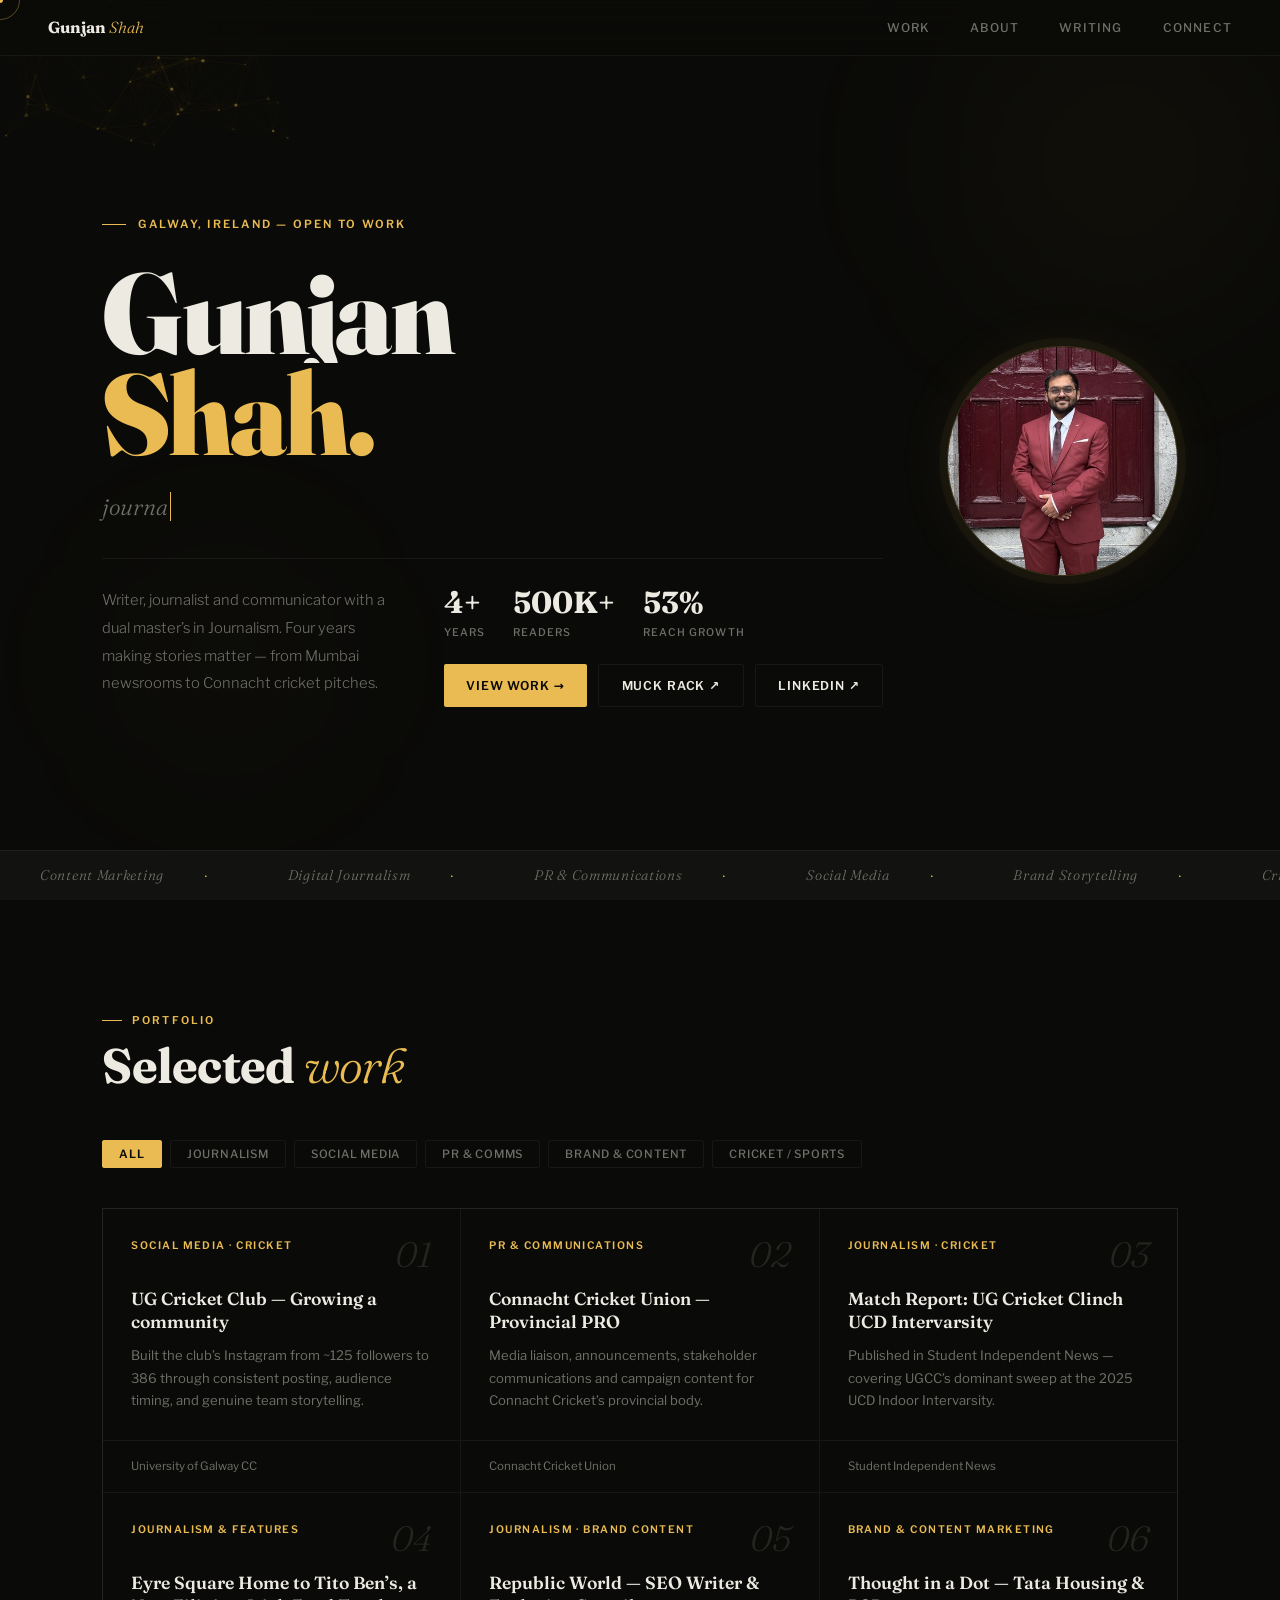
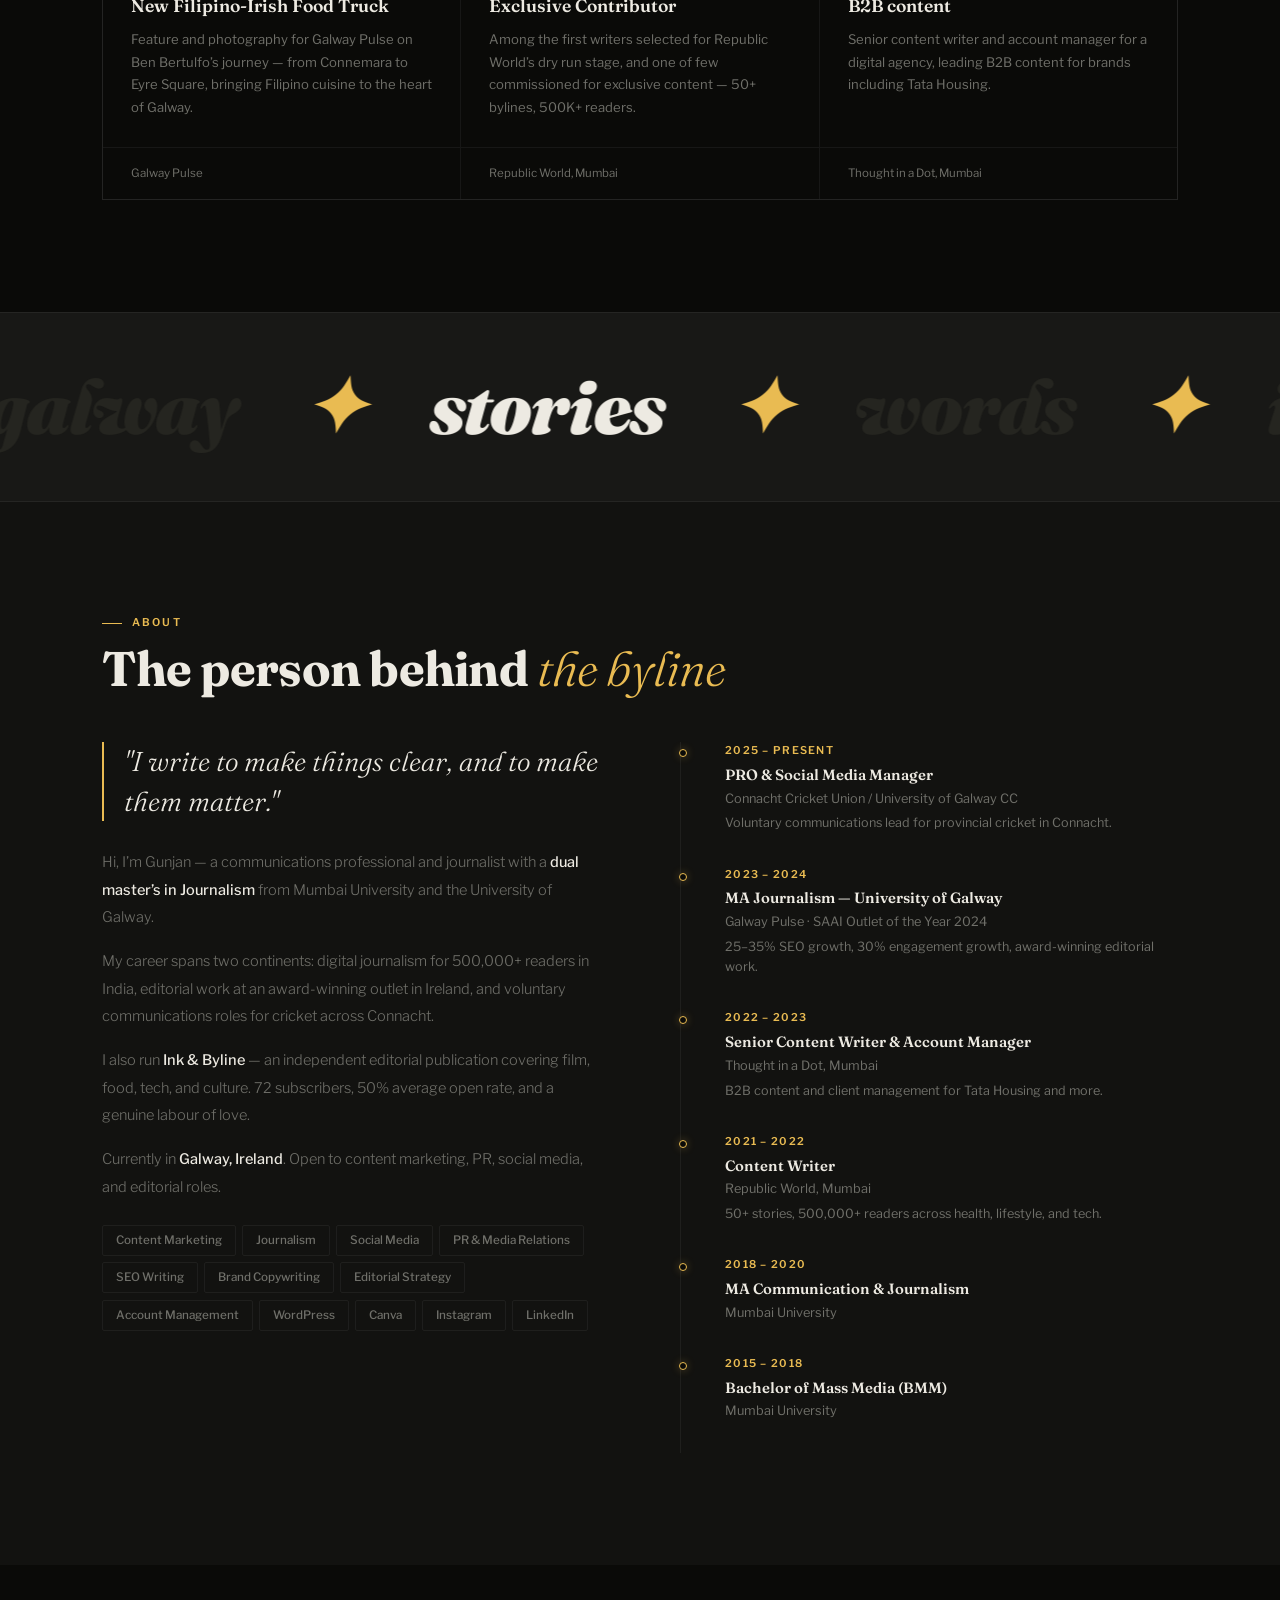
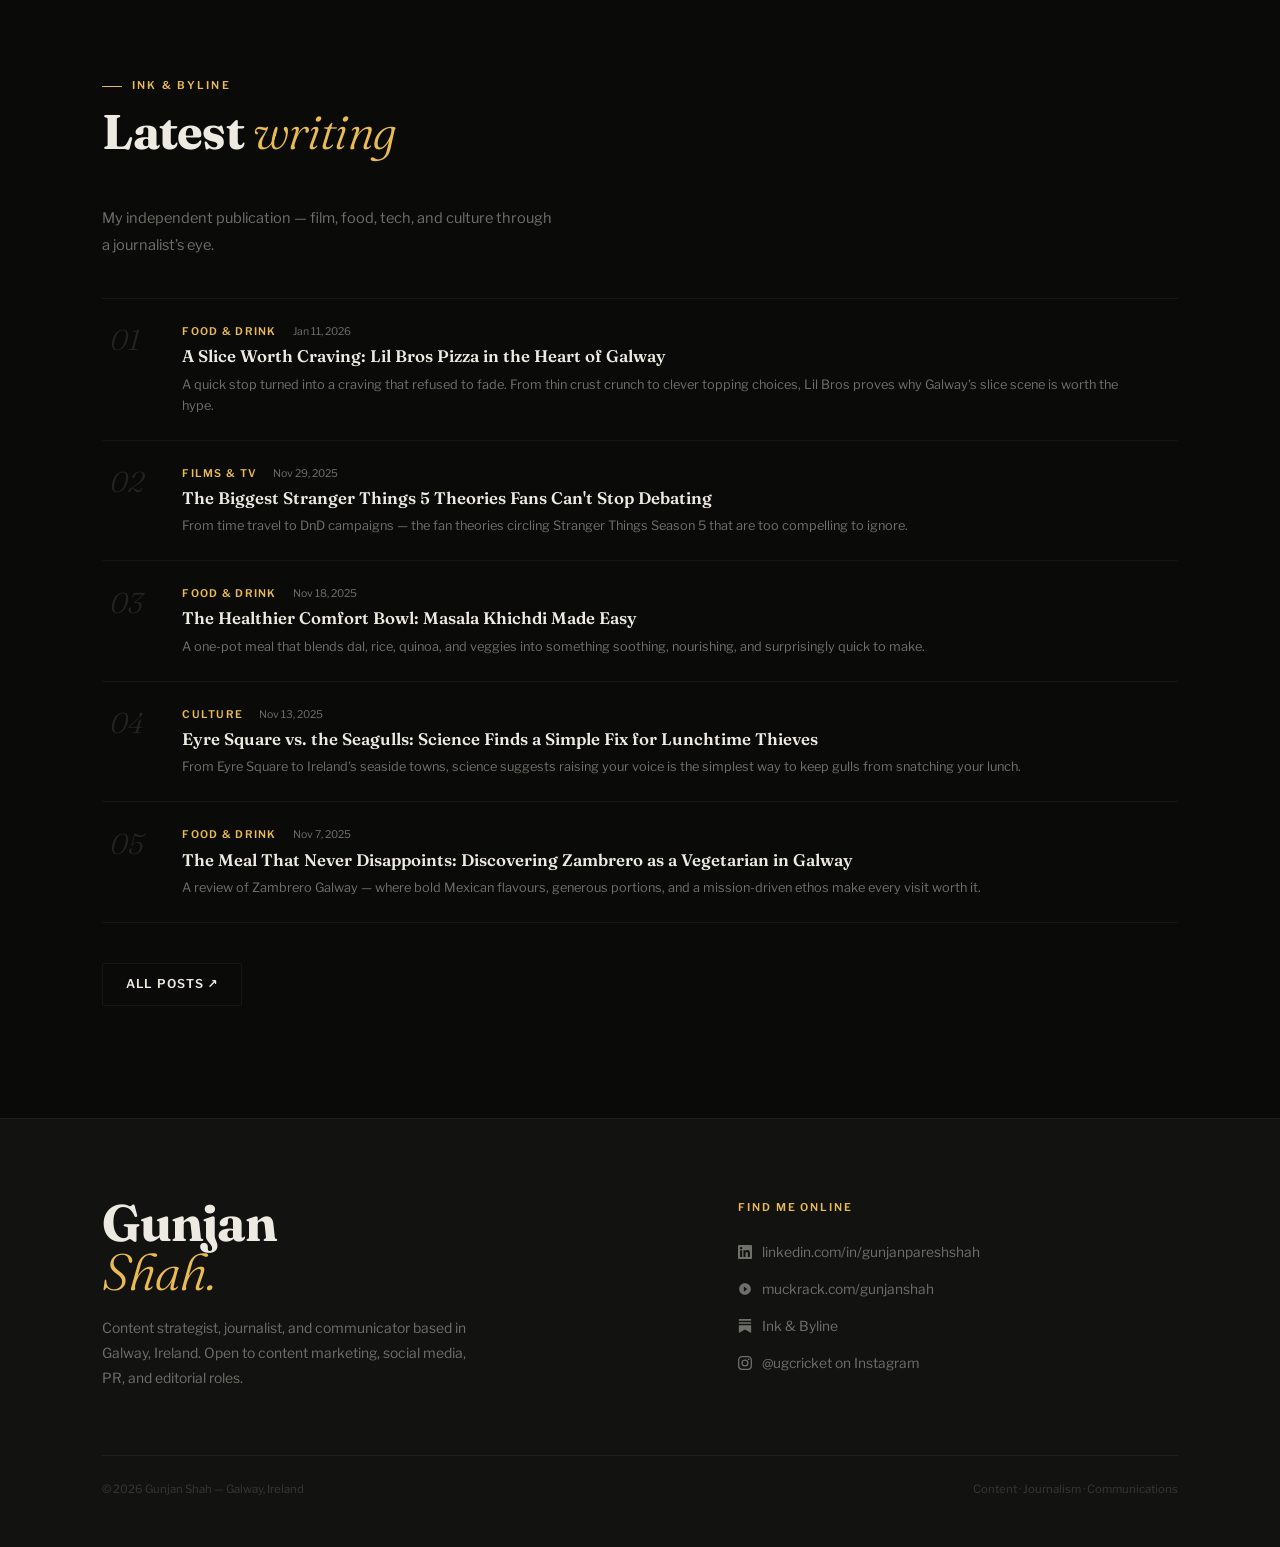
==== gunjan_shah_portfolio_final.html @ 5a8756aa "Add files via upload" ====
<!DOCTYPE html>
<html lang="en">
<head>
<meta charset="UTF-8">
<meta name="viewport" content="width=device-width, initial-scale=1.0">
<title>Gunjan Shah — Writer, Journalist & Communicator</title>
<link rel="preconnect" href="https://fonts.googleapis.com">
<link href="https://fonts.googleapis.com/css2?family=Fraunces:ital,opsz,wght@0,9..144,400;0,9..144,700;0,9..144,900;1,9..144,300;1,9..144,700&family=Libre+Franklin:wght@300;400;500;600&display=swap" rel="stylesheet">
<style>
*,*::before,*::after{box-sizing:border-box;margin:0;padding:0}
html{scroll-behavior:smooth}
@media(hover:hover){*{cursor:none!important}}

:root{
  --bg:#0A0A08;--s1:#121210;--s2:#181816;
  --gold:#E9BB52;--gold2:rgba(233,187,82,0.16);--gold3:rgba(233,187,82,0.07);--gold4:rgba(233,187,82,0.04);
  --white:#EDEAE2;--mid:#70706A;--faint:#252520;--rule:rgba(237,234,226,0.06);
  --serif:'Fraunces',Georgia,serif;--sans:'Libre Franklin',system-ui,sans-serif;
}

body{background:var(--bg);color:var(--white);font-family:var(--sans);font-size:16px;line-height:1.65;overflow-x:hidden;}

/* CURSOR */
#cur-dot{position:fixed;width:6px;height:6px;background:var(--gold);border-radius:50%;pointer-events:none;z-index:9999;transform:translate(-50%,-50%);transition:width .25s,height .25s;}
#cur-ring{position:fixed;width:40px;height:40px;border:1px solid rgba(233,187,82,.35);border-radius:50%;pointer-events:none;z-index:9998;transform:translate(-50%,-50%);display:flex;align-items:center;justify-content:center;transition:width .3s cubic-bezier(.16,1,.3,1),height .3s cubic-bezier(.16,1,.3,1),background .25s,border-color .25s;}
#cur-lbl{font-family:var(--sans);font-size:0;font-weight:600;letter-spacing:.08em;text-transform:uppercase;color:var(--bg);opacity:0;transition:font-size .2s,opacity .2s;white-space:nowrap;}
body.c-open #cur-ring{width:72px;height:72px;background:var(--gold);border-color:var(--gold);}
body.c-open #cur-lbl{font-size:.55rem;opacity:1;}
body.c-open #cur-dot{opacity:0;}
body.c-visit #cur-ring{width:60px;height:60px;border-color:var(--gold);}
body.c-visit #cur-lbl{font-size:.55rem;opacity:1;color:var(--gold);}
body.c-filter #cur-ring{width:54px;height:54px;background:var(--gold3);border-color:rgba(233,187,82,.4);}
body.c-filter #cur-lbl{font-size:.55rem;opacity:1;color:var(--gold);}

/* NAV */
nav{position:fixed;top:0;left:0;right:0;z-index:500;display:flex;justify-content:space-between;align-items:center;padding:0 3rem;height:56px;border-bottom:1px solid var(--rule);background:rgba(10,10,8,.9);backdrop-filter:blur(16px);}
.nav-logo{font-family:var(--serif);font-weight:700;font-size:1rem;color:var(--white);text-decoration:none;}
.nav-logo em{font-style:italic;font-weight:300;color:var(--gold);}
.nav-links{display:flex;gap:2.5rem;list-style:none;}
.nav-links a{font-size:.75rem;font-weight:500;letter-spacing:.1em;text-transform:uppercase;color:var(--mid);text-decoration:none;transition:color .2s;position:relative;}
.nav-links a::after{content:'';position:absolute;bottom:-2px;left:0;right:0;height:1px;background:var(--gold);transform:scaleX(0);transform-origin:left;transition:transform .25s;}
.nav-links a:hover,.nav-links a.active{color:var(--white);}
.nav-links a:hover::after,.nav-links a.active::after{transform:scaleX(1);}

/* HERO */
#hero{position:relative;min-height:100vh;padding-top:56px;overflow:hidden;display:grid;grid-template-rows:1fr auto;}
#hero-canvas{position:absolute;inset:0;z-index:0;pointer-events:none;}
.orb{position:absolute;border-radius:50%;filter:blur(90px);pointer-events:none;z-index:0;animation:orbF linear infinite;}
.orb1{width:480px;height:480px;background:radial-gradient(circle,rgba(233,187,82,.05) 0%,transparent 70%);top:-80px;right:-80px;animation-duration:20s;}
.orb2{width:320px;height:320px;background:radial-gradient(circle,rgba(233,187,82,.04) 0%,transparent 70%);bottom:80px;left:5%;animation-duration:26s;animation-delay:-9s;}
@keyframes orbF{0%,100%{transform:translate(0,0)}33%{transform:translate(28px,-18px)}66%{transform:translate(-18px,14px)}}

/* Hero layout: text left, photo right */
.hero-body{
  position:relative;z-index:1;
  display:flex;
  flex-direction:row;
  align-items:center;
  gap:4rem;
  padding:3rem 8vw 2rem;
  flex-wrap:wrap;
}

/* Photo — fixed, no crazy transforms */
.hero-photo{
  width:clamp(180px,18vw,260px);
  aspect-ratio:1;
  border-radius:50%;
  overflow:hidden;
  border:1.5px solid rgba(233,187,82,.25);
  box-shadow:0 0 60px rgba(233,187,82,.07), 0 0 0 8px rgba(233,187,82,.04);
  flex-shrink:0;
  position:relative;
}
.hero-photo img{display:block;width:100%;height:100%;object-fit:cover;object-position:center top;}
.photo-ring-anim{position:absolute;inset:-10px;border-radius:50%;border:1px solid rgba(233,187,82,.1);animation:spinR 20s linear infinite;pointer-events:none;}
.photo-ring-anim::before{content:'✦';position:absolute;top:-5px;left:50%;transform:translateX(-50%);font-size:.55rem;color:var(--gold);}
@keyframes spinR{to{transform:rotate(360deg)}}

.hero-text{flex:1;min-width:280px;}
.hero-kicker{font-family:var(--sans);font-size:.7rem;font-weight:600;letter-spacing:.2em;text-transform:uppercase;color:var(--gold);margin-bottom:1.75rem;display:flex;align-items:center;gap:.75rem;opacity:0;transform:translateY(10px);transition:opacity .6s,transform .6s;}
.hero-kicker::before{content:'';display:block;width:24px;height:1px;background:var(--gold);}
.hero-kicker.in{opacity:1;transform:translateY(0);}

.hero-hl{font-family:var(--serif);font-weight:900;font-size:clamp(4.5rem,9vw,8.5rem);line-height:.88;letter-spacing:-.025em;margin-bottom:.1em;}
.hero-hl .line{display:block;overflow:hidden;}
.hero-hl .char{display:inline-block;transform:translateY(115%) rotate(4deg);opacity:0;transition:transform .65s cubic-bezier(.16,1,.3,1),opacity .4s;}
.hero-hl .gld{color:var(--gold);}
.hero-hl .char.in{transform:translateY(0) rotate(0deg);opacity:1;}

.hero-role{font-family:var(--serif);font-style:italic;font-weight:300;font-size:clamp(1rem,1.8vw,1.45rem);color:var(--mid);margin:1.5rem 0 2rem;min-height:1.8rem;opacity:0;transition:opacity .6s .5s;}
.hero-role.in{opacity:1;}
#typeword{border-right:1.5px solid var(--gold);padding-right:2px;animation:blink .8s step-end infinite;}
@keyframes blink{50%{border-color:transparent}}

.hero-bottom{padding-top:1.75rem;border-top:1px solid var(--rule);display:flex;gap:2.5rem;align-items:flex-start;opacity:0;transform:translateY(14px);transition:opacity .7s .55s,transform .7s .55s;}
.hero-bottom.in{opacity:1;transform:translateY(0);}
.hero-bio{font-size:.92rem;color:var(--mid);line-height:1.88;font-weight:300;max-width:380px;flex:1;}
.hero-right{display:flex;flex-direction:column;gap:1.25rem;flex-shrink:0;}
.hero-stats{display:flex;gap:1.75rem;}
.h-stat .n{font-family:var(--serif);font-weight:700;font-size:1.9rem;color:var(--white);display:block;line-height:1;}
.h-stat .l{font-size:.66rem;font-weight:500;color:var(--mid);text-transform:uppercase;letter-spacing:.1em;}
.hero-ctas{display:flex;gap:.7rem;flex-wrap:wrap;}

/* BUTTONS */
.btn-gold{display:inline-flex;align-items:center;gap:.4rem;padding:.65rem 1.4rem;background:var(--gold);color:var(--bg);font-family:var(--sans);font-weight:600;font-size:.76rem;letter-spacing:.07em;text-transform:uppercase;text-decoration:none;border-radius:2px;border:none;transition:transform .18s,box-shadow .18s;}
.btn-gold:hover{transform:translateY(-2px);box-shadow:0 8px 28px rgba(233,187,82,.25);}
.btn-ghost{display:inline-flex;align-items:center;gap:.4rem;padding:.65rem 1.4rem;background:transparent;color:var(--white);font-family:var(--sans);font-weight:600;font-size:.76rem;letter-spacing:.07em;text-transform:uppercase;text-decoration:none;border-radius:2px;border:1px solid var(--rule);transition:border-color .2s,color .2s;}
.btn-ghost:hover{border-color:rgba(233,187,82,.3);color:var(--gold);}

/* MARQUEE */
.mq-wrap{position:relative;z-index:1;overflow:hidden;border-top:1px solid var(--rule);padding:.8rem 0;background:var(--s1);}
.mq-track{display:flex;white-space:nowrap;will-change:transform;}
.mq-item{font-family:var(--serif);font-style:italic;font-weight:300;font-size:.88rem;letter-spacing:.05em;color:var(--mid);padding:0 2.5rem;display:inline-flex;align-items:center;gap:2.5rem;}
.mq-item::after{content:'·';font-style:normal;color:var(--gold);}

/* SECTIONS */
.sec{padding:7rem 8vw;}
.sec.alt{background:var(--s1);}
.sec-label{font-family:var(--sans);font-weight:600;font-size:.67rem;letter-spacing:.2em;text-transform:uppercase;color:var(--gold);margin-bottom:.6rem;display:flex;align-items:center;gap:.6rem;}
.sec-label::before{content:'';display:block;width:20px;height:1px;background:var(--gold);}
.sec-title{font-family:var(--serif);font-weight:700;font-size:clamp(2rem,3.8vw,3.2rem);line-height:1.08;letter-spacing:-.015em;color:var(--white);margin-bottom:3rem;}
.sec-title em{font-style:italic;font-weight:300;color:var(--gold);}

/* FILTER */
.filter-row{display:flex;gap:.5rem;flex-wrap:wrap;margin-bottom:2.5rem;}
.f-btn{padding:.38rem 1rem;background:transparent;border:1px solid var(--rule);color:var(--mid);border-radius:2px;font-family:var(--sans);font-size:.71rem;font-weight:500;letter-spacing:.07em;text-transform:uppercase;cursor:pointer;transition:all .2s;}
.f-btn:hover{border-color:rgba(233,187,82,.3);color:var(--white);}
.f-btn.active{background:var(--gold);color:var(--bg);border-color:var(--gold);font-weight:600;}

/* WORK GRID */
.work-grid{display:grid;grid-template-columns:repeat(auto-fill,minmax(310px,1fr));gap:1px;border:1px solid var(--rule);background:var(--rule);}
.cw{background:var(--bg);}
.sec.alt .cw{background:var(--s1);}
.cw.hidden{display:none;}
.work-card{display:flex;flex-direction:column;height:100%;position:relative;overflow:hidden;transition:background .25s;}
.work-card::before{content:'';position:absolute;inset:0;background:radial-gradient(circle at var(--cx,50%) var(--cy,50%),rgba(233,187,82,.09) 0%,transparent 60%);opacity:0;transition:opacity .3s;pointer-events:none;z-index:0;}
.work-card:hover::before{opacity:1;}
.work-card:hover{background:var(--s2);}
.work-card.hidden{display:none;}
.card-inner{padding:1.75rem;flex:1;display:flex;flex-direction:column;position:relative;z-index:1;}
.card-hd{display:flex;justify-content:space-between;align-items:flex-start;margin-bottom:1rem;}
.card-cat{font-family:var(--sans);font-size:.65rem;font-weight:600;letter-spacing:.14em;text-transform:uppercase;color:var(--gold);}
.card-idx{font-family:var(--serif);font-style:italic;font-weight:300;font-size:2.2rem;line-height:1;color:var(--faint);transition:color .3s;}
.work-card:hover .card-idx{color:rgba(233,187,82,.18);}
.card-title{font-family:var(--serif);font-weight:600;font-size:1.1rem;line-height:1.3;color:var(--white);margin-bottom:.65rem;}
.card-desc{font-size:.82rem;color:var(--mid);line-height:1.72;flex:1;}
.card-foot{display:flex;align-items:center;justify-content:space-between;padding:1rem 1.75rem;border-top:1px solid var(--rule);font-size:.72rem;color:var(--mid);position:relative;z-index:1;}
.card-cta{font-family:var(--sans);font-size:.7rem;font-weight:600;letter-spacing:.08em;text-transform:uppercase;color:var(--gold);opacity:0;transform:translateX(-6px);transition:opacity .2s,transform .2s;}
.work-card:hover .card-cta{opacity:1;transform:translateX(0);}

/* MODAL */
.overlay{position:fixed;inset:0;z-index:800;background:rgba(0,0,0,.78);backdrop-filter:blur(12px);display:flex;align-items:center;justify-content:center;padding:2rem;opacity:0;pointer-events:none;transition:opacity .3s;}
.overlay.open{opacity:1;pointer-events:all;}
.modal{background:var(--s1);border:1px solid var(--rule);max-width:640px;width:100%;max-height:88vh;overflow-y:auto;padding:2.5rem;position:relative;transform:translateY(28px) scale(.97);transition:transform .35s cubic-bezier(.16,1,.3,1);}
.overlay.open .modal{transform:translateY(0) scale(1);}
.modal-x{position:absolute;top:1.25rem;right:1.25rem;background:none;border:1px solid var(--rule);width:30px;height:30px;font-size:1rem;color:var(--mid);display:flex;align-items:center;justify-content:center;border-radius:2px;transition:border-color .2s,color .2s;}
.modal-x:hover{border-color:rgba(233,187,82,.4);color:var(--gold);}
.m-cat{font-family:var(--sans);font-weight:600;font-size:.65rem;letter-spacing:.18em;text-transform:uppercase;color:var(--gold);display:block;margin-bottom:.6rem;}
.m-title{font-family:var(--serif);font-weight:700;font-size:1.7rem;line-height:1.15;color:var(--white);margin-bottom:.5rem;}
.m-org{font-size:.82rem;color:var(--mid);margin-bottom:2rem;}
.m-head{font-family:var(--sans);font-weight:600;font-size:.65rem;letter-spacing:.16em;text-transform:uppercase;color:var(--mid);margin:1.5rem 0 .5rem;display:flex;align-items:center;gap:.5rem;}
.m-head::before{content:'';display:block;width:12px;height:1px;background:var(--gold);}
.m-body p{font-size:.9rem;color:var(--mid);line-height:1.82;}
.m-stats{display:flex;gap:1.5rem;flex-wrap:wrap;border:1px solid rgba(233,187,82,.15);background:var(--gold3);padding:1.25rem 1.5rem;margin:1.25rem 0;}
.m-stat .n{font-family:var(--serif);font-weight:700;font-size:1.6rem;color:var(--gold);display:block;line-height:1;}
.m-stat .l{font-size:.67rem;color:var(--mid);text-transform:uppercase;letter-spacing:.08em;}
.m-link{display:inline-flex;align-items:center;gap:.4rem;margin-top:1.5rem;padding:.65rem 1.4rem;background:var(--gold);color:var(--bg);font-family:var(--sans);font-weight:600;font-size:.75rem;letter-spacing:.08em;text-transform:uppercase;text-decoration:none;border-radius:2px;transition:transform .18s,box-shadow .18s;}
.m-link:hover{transform:translateY(-1px);box-shadow:0 6px 20px rgba(233,187,82,.25);}

/* ABOUT */
.about-grid{display:grid;grid-template-columns:1fr 1fr;gap:5rem;align-items:start;}
.about-pull{font-family:var(--serif);font-weight:300;font-style:italic;font-size:clamp(1.3rem,2.2vw,1.7rem);line-height:1.45;color:var(--white);margin-bottom:1.75rem;border-left:2px solid var(--gold);padding-left:1.25rem;}
.about-p{font-size:.91rem;color:var(--mid);line-height:1.9;margin-bottom:1rem;font-weight:300;}
.about-p strong{color:var(--white);font-weight:500;}
.chips{display:flex;flex-wrap:wrap;gap:.4rem;margin-top:1.5rem;}
.chip{padding:.3rem .8rem;border-radius:2px;border:1px solid var(--rule);font-size:.73rem;font-weight:500;color:var(--mid);transition:all .2s;}
.chip:hover{border-color:rgba(233,187,82,.3);color:var(--gold);background:var(--gold4);}
.tl{padding-left:1.5rem;border-left:1px solid var(--rule);}
.tl-item{position:relative;margin-bottom:2rem;padding-left:1.25rem;opacity:0;transform:translateX(-8px);transition:opacity .5s,transform .5s;}
.tl-item.vis{opacity:1;transform:translateX(0);}
.tl-item::before{content:'';position:absolute;left:-1.6rem;top:7px;width:8px;height:8px;border-radius:50%;background:var(--bg);border:1.5px solid var(--gold);box-shadow:0 0 8px rgba(233,187,82,.3);}
.tl-year{font-family:var(--sans);font-size:.67rem;font-weight:600;letter-spacing:.12em;text-transform:uppercase;color:var(--gold);margin-bottom:.2rem;}
.tl-role{font-family:var(--serif);font-weight:600;font-size:.93rem;color:var(--white);}
.tl-org{font-size:.8rem;color:var(--mid);margin-bottom:.3rem;}
.tl-desc{font-size:.79rem;color:var(--mid);line-height:1.6;}

/* STATEMENT BAND */
.statement-wrap{overflow:hidden;padding:3.5rem 0;background:var(--s2);border-top:1px solid var(--rule);border-bottom:1px solid var(--rule);}
.statement-track{display:flex;white-space:nowrap;will-change:transform;}
.statement-item{font-family:var(--serif);font-weight:900;font-style:italic;font-size:clamp(3rem,6vw,5.5rem);line-height:1;padding:0 2rem;color:var(--faint);display:inline-block;transition:color .3s;letter-spacing:-.02em;}
.statement-item.lit{color:var(--white);}
.statement-item.gd{color:var(--gold)!important;}

/* FEED */
.feed-list{display:flex;flex-direction:column;border-top:1px solid var(--rule);}
.feed-item{display:flex;gap:2rem;align-items:flex-start;padding:1.5rem .5rem;border-bottom:1px solid var(--rule);text-decoration:none;color:var(--white);border-radius:2px;opacity:0;transform:translateY(8px);transition:opacity .4s,transform .4s,background .2s;}
.feed-item:hover{background:var(--s2);}
.feed-item.vis{opacity:1;transform:translateY(0);}
.feed-num{font-family:var(--serif);font-style:italic;font-weight:300;font-size:1.8rem;color:var(--faint);min-width:2.5rem;line-height:1;padding-top:.2rem;flex-shrink:0;transition:color .3s;}
.feed-item:hover .feed-num{color:rgba(233,187,82,.3);}
.feed-content{flex:1;}
.feed-meta{display:flex;align-items:center;gap:1rem;margin-bottom:.35rem;}
.feed-cat{font-size:.66rem;font-weight:600;letter-spacing:.12em;text-transform:uppercase;color:var(--gold);}
.feed-date{font-size:.66rem;font-weight:400;color:var(--mid);}
.feed-title{font-family:var(--serif);font-weight:600;font-size:1.05rem;line-height:1.3;margin-bottom:.35rem;color:var(--white);}
.feed-sub{font-size:.8rem;color:var(--mid);line-height:1.65;}
.feed-arr{font-size:1rem;color:var(--gold);opacity:0;padding-top:.3rem;flex-shrink:0;transition:opacity .2s,transform .2s;}
.feed-item:hover .feed-arr{opacity:1;transform:translateX(3px);}

/* FOOTER */
footer{background:var(--s1);border-top:1px solid var(--rule);padding:5rem 8vw 3rem;}
.footer-top{display:grid;grid-template-columns:1.3fr 1fr;gap:4rem;margin-bottom:4rem;}
.footer-name{font-family:var(--serif);font-weight:700;font-size:clamp(2.2rem,4vw,3.8rem);line-height:.95;letter-spacing:-.02em;color:var(--white);margin-bottom:1.25rem;}
.footer-name em{font-style:italic;font-weight:300;color:var(--gold);}
.footer-tagline{font-size:.87rem;color:var(--mid);line-height:1.8;max-width:380px;}
.footer-col-label{font-family:var(--sans);font-weight:600;font-size:.67rem;letter-spacing:.18em;text-transform:uppercase;color:var(--gold);margin-bottom:1.5rem;}
.footer-links{display:flex;flex-direction:column;gap:.9rem;}
.f-link{display:flex;align-items:center;gap:.65rem;text-decoration:none;color:var(--mid);font-size:.86rem;transition:color .2s;}
.f-link:hover{color:var(--white);}
.f-link svg{width:14px;height:14px;flex-shrink:0;}
.footer-bottom{border-top:1px solid var(--rule);padding-top:1.5rem;display:flex;justify-content:space-between;font-size:.71rem;color:rgba(237,234,226,.18);}

/* REVEAL */
.reveal{opacity:0;transform:translateY(20px);transition:opacity .65s ease,transform .65s ease;}
.reveal.vis{opacity:1;transform:translateY(0);}
.reveal-r{opacity:0;transform:translateX(20px);transition:opacity .65s .1s,transform .65s .1s;}
.reveal-r.vis{opacity:1;transform:translateX(0);}
.reveal-d1{transition-delay:.1s;}.reveal-d2{transition-delay:.2s;}

@media(max-width:900px){
  .hero-body{grid-template-columns:1fr;}
  .hero-photo{width:140px;height:140px;margin:0 auto 1.5rem;}
  .hero-bottom{flex-direction:column;gap:2rem;}
  .about-grid{grid-template-columns:1fr;gap:2.5rem;}
  .footer-top{grid-template-columns:1fr;}
  .nav-links{display:none;}
  .sec{padding:4rem 6vw;}
}
</style>
</head>
<body>

<div id="cur-dot"></div>
<div id="cur-ring"><span id="cur-lbl"></span></div>

<nav>
  <a class="nav-logo" href="#hero">Gunjan <em>Shah</em></a>
  <ul class="nav-links">
    <li><a href="#work">Work</a></li>
    <li><a href="#about">About</a></li>
    <li><a href="#writing">Writing</a></li>
    <li><a href="#connect">Connect</a></li>
  </ul>
</nav>

<section id="hero">
  <canvas id="hero-canvas"></canvas>
  <div class="orb orb1"></div><div class="orb orb2"></div>

  <div class="hero-body">
    <div class="hero-text">
      <div class="hero-kicker" id="hk">Galway, Ireland &mdash; Open to work</div>
      <h1 class="hero-hl" id="hero-hl" aria-label="Gunjan Shah"></h1>
      <div class="hero-role" id="hero-role"><span id="typeword"></span></div>
      <div class="hero-bottom" id="hero-bottom">
        <p class="hero-bio">Writer, journalist and communicator with a dual master&rsquo;s in Journalism. Four years making stories matter &mdash; from Mumbai newsrooms to Connacht cricket pitches.</p>
        <div class="hero-right">
          <div class="hero-stats">
            <div class="h-stat"><span class="n">4+</span><span class="l">Years</span></div>
            <div class="h-stat"><span class="n">500K+</span><span class="l">Readers</span></div>
            <div class="h-stat"><span class="n">53%</span><span class="l">Reach growth</span></div>
          </div>
          <div class="hero-ctas">
            <a class="btn-gold" href="#work">View work &#8594;</a>
            <a class="btn-ghost" href="https://muckrack.com/gunjanshah" target="_blank" rel="noopener">Muck Rack &#8599;</a>
            <a class="btn-ghost" href="https://www.linkedin.com/in/gunjanpareshshah" target="_blank" rel="noopener">LinkedIn &#8599;</a>
          </div>
        </div>
      </div>
    </div>

    <div class="hero-photo">
      <img src="[data-uri]" alt="Gunjan Shah">
      <div class="photo-ring-anim"></div>
    </div>
  </div>

  <div class="mq-wrap">
    <div class="mq-track" id="mq-track">
      <span class="mq-item">Content Marketing</span><span class="mq-item">Digital Journalism</span><span class="mq-item">PR &amp; Communications</span><span class="mq-item">Social Media</span><span class="mq-item">Brand Storytelling</span><span class="mq-item">Cricket / Sports Comms</span><span class="mq-item">Editorial Strategy</span><span class="mq-item">SEO Writing</span><span class="mq-item">Content Marketing</span><span class="mq-item">Digital Journalism</span><span class="mq-item">PR &amp; Communications</span><span class="mq-item">Social Media</span><span class="mq-item">Brand Storytelling</span><span class="mq-item">Cricket / Sports Comms</span><span class="mq-item">Editorial Strategy</span><span class="mq-item">SEO Writing</span>
    </div>
  </div>
</section>

<section id="work" class="sec">
  <div class="sec-label">Portfolio</div>
  <h2 class="sec-title reveal">Selected <em>work</em></h2>
  <div class="filter-row reveal reveal-d1">
    <button class="f-btn active" data-f="all">All</button>
    <button class="f-btn" data-f="journalism">Journalism</button>
    <button class="f-btn" data-f="social">Social Media</button>
    <button class="f-btn" data-f="pr">PR &amp; Comms</button>
    <button class="f-btn" data-f="brand">Brand &amp; Content</button>
    <button class="f-btn" data-f="cricket">Cricket / Sports</button>
  </div>
  <div class="work-grid reveal reveal-d2" id="wgrid">
    <div class="cw" data-cat="social cricket"><div class="work-card" data-title="UG Cricket Club — 125 to 386 followers" data-org="University of Galway CC · Sep 2024 – Present" data-tag="Social Media · Cricket" data-brief="Took over a quiet Instagram account at the start of the 2024–25 season — around 100–150 followers, posting only when matches happened." data-what="Introduced a consistent schedule timed to peak performance windows. Launched match-win highlights spotlighting debutants and key performers. Improved visual design, added location tags, trending audio, and hashtags." data-result="Grew from ~125 followers to 386 — a 53%+ reach increase — one of the more engaged cricket club accounts in Irish university sport." data-stats='[["386","Followers (from ~125)"],["53%+","Reach growth"],["Instagram","Platform"]]' data-link="https://www.instagram.com/university_of_galway_cricket">
      <div class="card-inner"><div class="card-hd"><div class="card-cat">Social Media · Cricket</div><div class="card-idx">01</div></div><div class="card-title">UG Cricket Club — Growing a community</div><div class="card-desc">Built the club&rsquo;s Instagram from ~125 followers to 386 through consistent posting, audience timing, and genuine team storytelling.</div></div>
      <div class="card-foot"><span>University of Galway CC</span><span class="card-cta">Open &#8594;</span></div>
    </div></div>
    <div class="cw" data-cat="pr cricket"><div class="work-card" data-title="Connacht Cricket Union — Provincial PRO" data-org="Connacht Cricket Union · Jan 2025 – Present" data-tag="PR & Communications" data-brief="Appointed PRO for the Connacht Cricket Union in January 2025, taking on media liaison, press communications, and public-facing content." data-what="Handles media distribution, designs announcement content including the VCAI Over-40s/Over-50s campaign, and acts as communications link between the Union and stakeholders." data-result="Consistent external communications across multiple campaigns, supporting regional cricket visibility in Connacht." data-stats='[["2025","Year appointed"],["Province","Connacht, Ireland"],["CCU","Organisation"]]' data-link="https://www.instagram.com/connachtcricketunion">
      <div class="card-inner"><div class="card-hd"><div class="card-cat">PR &amp; Communications</div><div class="card-idx">02</div></div><div class="card-title">Connacht Cricket Union — Provincial PRO</div><div class="card-desc">Media liaison, announcements, stakeholder communications and campaign content for Connacht Cricket&rsquo;s provincial body.</div></div>
      <div class="card-foot"><span>Connacht Cricket Union</span><span class="card-cta">Open &#8594;</span></div>
    </div></div>
    <div class="cw" data-cat="journalism cricket"><div class="work-card" data-title="Match Report: UG Cricket Clinch UCD Intervarsity 2025" data-org="Student Independent News (SIN) · Dec 2025" data-tag="Journalism · Cricket" data-brief="Covered UG Cricket Club's dominant sweep at the UCD Indoor Intervarsity 2025 at Belfield for Student Independent News." data-what="Full match report capturing key performances — Srajesh 28* off 8, Zajeer 15* off 4 — and the narrative of accurate bowling, sharp fielding, and confident batting." data-result="Published byline in SIN, a nationally distributed Irish student publication." data-stats='[["SIN","Published outlet"],["Dec 2025","Publication"],["Match Report","Format"]]' data-link="https://sin.ie/2025/12/06/university-of-galway-cricket-club-clinch-ucd-indoor-intervarsity-2025/">
      <div class="card-inner"><div class="card-hd"><div class="card-cat">Journalism · Cricket</div><div class="card-idx">03</div></div><div class="card-title">Match Report: UG Cricket Clinch UCD Intervarsity</div><div class="card-desc">Published in Student Independent News — covering UGCC&rsquo;s dominant sweep at the 2025 UCD Indoor Intervarsity.</div></div>
      <div class="card-foot"><span>Student Independent News</span><span class="card-cta">Open &#8594;</span></div>
    </div></div>
    <div class="cw" data-cat="journalism"><div class="work-card" data-title="Eyre Square Home to Tito Ben's, a New Filipino-Irish Food Truck" data-org="Galway Pulse · Feb 2024" data-tag="Journalism &amp; Features" data-brief="A feature on Ben Bertulfo and his food truck Tito Ben's — the only Filipino-Irish food outlet in Galway city, newly set up at Eyre Square after a three-year journey to secure a city council licence." data-what="Reported and wrote the full feature for Galway Pulse, including on-location photography (photo credit in the published piece). Told Ben's personal story — from arriving in Ireland in 2001, working in hospitality for 15 years, upskilling at ATU, and operating across Connemara and Mayo before landing in Galway city centre." data-result="Published feature in Galway Pulse, part of an award-winning editorial year that helped the outlet win SAAI 2024 Student Media Outlet of the Year. Brought visibility to one of Galway's most unique food stories." data-stats='[["SAAI 2024","Outlet of the Year"],["Features","Format"],["Feb 2024","Published"]]' data-link="https://galwaypulse.com/2024/02/10/eyre-square-home-to-tito-bens-a-new-filipino-irish-food-truck/">
      <div class="card-inner"><div class="card-hd"><div class="card-cat">Journalism &amp; Features</div><div class="card-idx">04</div></div><div class="card-title">Eyre Square Home to Tito Ben&rsquo;s, a New Filipino-Irish Food Truck</div><div class="card-desc">Feature and photography for Galway Pulse on Ben Bertulfo&rsquo;s journey — from Connemara to Eyre Square, bringing Filipino cuisine to the heart of Galway.</div></div>
      <div class="card-foot"><span>Galway Pulse</span><span class="card-cta">Open &#8594;</span></div>
    </div></div>
    <div class="cw" data-cat="journalism brand"><div class="work-card" data-title="Republic World — Digital Journalism at Scale" data-org="Republic World · Mumbai, India" data-tag="Journalism · Brand Content" data-brief="Joined Republic World as an SEO content writer covering health, lifestyle, beauty, skincare, entertainment, technology, and science for one of India's largest national news platforms." data-what="Was among the first writers selected for the dry run stage — one of few to get an article live on the website during initial testing. Also among a select group commissioned to write exclusive articles for the brand. Produced 50+ SEO-optimised pieces calibrated to trending searches and editorial priorities under tight deadlines." data-result="Reached 500,000+ readers across published work, with exclusive bylines that went beyond standard content output to represent the brand's editorial voice." data-stats='[["500K+","Readers reached"],["50+","Stories published"],["Exclusive","Byline status"]]' data-link="https://muckrack.com/gunjanshah">
      <div class="card-inner"><div class="card-hd"><div class="card-cat">Journalism · Brand Content</div><div class="card-idx">05</div></div><div class="card-title">Republic World — SEO Writer &amp; Exclusive Contributor</div><div class="card-desc">Among the first writers selected for Republic World&rsquo;s dry run stage, and one of few commissioned for exclusive content — 50+ bylines, 500K+ readers.</div></div>
      <div class="card-foot"><span>Republic World, Mumbai</span><span class="card-cta">Open &#8594;</span></div>
    </div></div>
    <div class="cw" data-cat="brand"><div class="work-card" data-title="Thought in a Dot — B2B Content & Account Management" data-org="Thought in a Dot · Mumbai, India" data-tag="Brand & Content Marketing" data-brief="Senior content writer and account manager at a Mumbai-based digital agency, handling B2B accounts including Tata Housing." data-what="Led content strategy and copywriting for real estate and corporate accounts. Managed client relationships and oversaw quality and timeliness of deliverables." data-result="Sustained content delivery including Tata Housing — account management, brand voice, and editorial QA." data-stats='[["Tata Housing","Key account"],["B2B","Sector focus"],["Mumbai","Location"]]' data-link="https://muckrack.com/gunjanshah">
      <div class="card-inner"><div class="card-hd"><div class="card-cat">Brand &amp; Content Marketing</div><div class="card-idx">06</div></div><div class="card-title">Thought in a Dot — Tata Housing &amp; B2B content</div><div class="card-desc">Senior content writer and account manager for a digital agency, leading B2B content for brands including Tata Housing.</div></div>
      <div class="card-foot"><span>Thought in a Dot, Mumbai</span><span class="card-cta">Open &#8594;</span></div>
    </div></div>
  </div>
</section>

<div class="statement-wrap">
  <div class="statement-track" id="st-track">
    <span class="statement-item">stories</span><span class="statement-item gd">✦</span><span class="statement-item">words</span><span class="statement-item gd">✦</span><span class="statement-item">impact</span><span class="statement-item gd">✦</span><span class="statement-item">journalism</span><span class="statement-item gd">✦</span><span class="statement-item">content</span><span class="statement-item gd">✦</span><span class="statement-item">cricket</span><span class="statement-item gd">✦</span><span class="statement-item">galway</span><span class="statement-item gd">✦</span><span class="statement-item">stories</span><span class="statement-item gd">✦</span><span class="statement-item">words</span><span class="statement-item gd">✦</span><span class="statement-item">impact</span><span class="statement-item gd">✦</span><span class="statement-item">journalism</span><span class="statement-item gd">✦</span><span class="statement-item">content</span><span class="statement-item gd">✦</span><span class="statement-item">cricket</span><span class="statement-item gd">✦</span><span class="statement-item">galway</span><span class="statement-item gd">✦</span>
  </div>
</div>

<section id="about" class="sec alt">
  <div class="sec-label">About</div>
  <h2 class="sec-title reveal">The person behind <em>the byline</em></h2>
  <div class="about-grid">
    <div class="reveal">
      <p class="about-pull">"I write to make things clear, and to make them matter."</p>
      <p class="about-p">Hi, I&rsquo;m Gunjan &mdash; a communications professional and journalist with a <strong>dual master&rsquo;s in Journalism</strong> from Mumbai University and the University of Galway.</p>
      <p class="about-p">My career spans two continents: digital journalism for 500,000+ readers in India, editorial work at an award-winning outlet in Ireland, and voluntary communications roles for cricket across Connacht.</p>
      <p class="about-p">I also run <strong>Ink &amp; Byline</strong> &mdash; an independent editorial publication covering film, food, tech, and culture. 72 subscribers, 50% average open rate, and a genuine labour of love.</p>
      <p class="about-p">Currently in <strong>Galway, Ireland</strong>. Open to content marketing, PR, social media, and editorial roles.</p>
      <div class="chips"><span class="chip">Content Marketing</span><span class="chip">Journalism</span><span class="chip">Social Media</span><span class="chip">PR &amp; Media Relations</span><span class="chip">SEO Writing</span><span class="chip">Brand Copywriting</span><span class="chip">Editorial Strategy</span><span class="chip">Account Management</span><span class="chip">WordPress</span><span class="chip">Canva</span><span class="chip">Instagram</span><span class="chip">LinkedIn</span></div>
    </div>
    <div class="tl reveal-r">
      <div class="tl-item"><div class="tl-year">2025 – Present</div><div class="tl-role">PRO &amp; Social Media Manager</div><div class="tl-org">Connacht Cricket Union / University of Galway CC</div><div class="tl-desc">Voluntary communications lead for provincial cricket in Connacht.</div></div>
      <div class="tl-item"><div class="tl-year">2023 – 2024</div><div class="tl-role">MA Journalism — University of Galway</div><div class="tl-org">Galway Pulse · SAAI Outlet of the Year 2024</div><div class="tl-desc">25–35% SEO growth, 30% engagement growth, award-winning editorial work.</div></div>
      <div class="tl-item"><div class="tl-year">2022 – 2023</div><div class="tl-role">Senior Content Writer &amp; Account Manager</div><div class="tl-org">Thought in a Dot, Mumbai</div><div class="tl-desc">B2B content and client management for Tata Housing and more.</div></div>
      <div class="tl-item"><div class="tl-year">2021 – 2022</div><div class="tl-role">Content Writer</div><div class="tl-org">Republic World, Mumbai</div><div class="tl-desc">50+ stories, 500,000+ readers across health, lifestyle, and tech.</div></div>
      <div class="tl-item"><div class="tl-year">2018 – 2020</div><div class="tl-role">MA Communication &amp; Journalism</div><div class="tl-org">Mumbai University</div></div>
      <div class="tl-item"><div class="tl-year">2015 – 2018</div><div class="tl-role">Bachelor of Mass Media (BMM)</div><div class="tl-org">Mumbai University</div></div>
    </div>
  </div>
</section>

<section id="writing" class="sec">
  <div class="sec-label">Ink &amp; Byline</div>
  <h2 class="sec-title reveal">Latest <em>writing</em></h2>
  <p class="reveal reveal-d1" style="color:var(--mid);max-width:460px;margin-bottom:2.5rem;font-size:.91rem;line-height:1.82;">My independent publication — film, food, tech, and culture through a journalist&rsquo;s eye.</p>
  <div class="feed-list">
    <a class="feed-item" href="https://inkandbyline.substack.com/p/a-slice-worth-craving-lil-bros-pizza" target="_blank" rel="noopener">
      <div class="feed-num">01</div>
      <div class="feed-content">
        <div class="feed-meta"><span class="feed-cat">Food & Drink</span><span class="feed-date">Jan 11, 2026</span></div>
        <div class="feed-title">A Slice Worth Craving: Lil Bros Pizza in the Heart of Galway</div>
        <div class="feed-sub">A quick stop turned into a craving that refused to fade. From thin crust crunch to clever topping choices, Lil Bros proves why Galway's slice scene is worth the hype.</div>
      </div>
      <div class="feed-arr">&#8599;</div>
    </a>
    <a class="feed-item" href="https://inkandbyline.substack.com/p/the-biggest-stranger-things-5-theories" target="_blank" rel="noopener">
      <div class="feed-num">02</div>
      <div class="feed-content">
        <div class="feed-meta"><span class="feed-cat">Films & TV</span><span class="feed-date">Nov 29, 2025</span></div>
        <div class="feed-title">The Biggest Stranger Things 5 Theories Fans Can't Stop Debating</div>
        <div class="feed-sub">From time travel to DnD campaigns — the fan theories circling Stranger Things Season 5 that are too compelling to ignore.</div>
      </div>
      <div class="feed-arr">&#8599;</div>
    </a>
    <a class="feed-item" href="https://inkandbyline.substack.com/p/the-healthier-comfort-bowl-masala" target="_blank" rel="noopener">
      <div class="feed-num">03</div>
      <div class="feed-content">
        <div class="feed-meta"><span class="feed-cat">Food & Drink</span><span class="feed-date">Nov 18, 2025</span></div>
        <div class="feed-title">The Healthier Comfort Bowl: Masala Khichdi Made Easy</div>
        <div class="feed-sub">A one-pot meal that blends dal, rice, quinoa, and veggies into something soothing, nourishing, and surprisingly quick to make.</div>
      </div>
      <div class="feed-arr">&#8599;</div>
    </a>
    <a class="feed-item" href="https://inkandbyline.substack.com/p/eyre-square-vs-the-seagulls-science" target="_blank" rel="noopener">
      <div class="feed-num">04</div>
      <div class="feed-content">
        <div class="feed-meta"><span class="feed-cat">Culture</span><span class="feed-date">Nov 13, 2025</span></div>
        <div class="feed-title">Eyre Square vs. the Seagulls: Science Finds a Simple Fix for Lunchtime Thieves</div>
        <div class="feed-sub">From Eyre Square to Ireland's seaside towns, science suggests raising your voice is the simplest way to keep gulls from snatching your lunch.</div>
      </div>
      <div class="feed-arr">&#8599;</div>
    </a>
    <a class="feed-item" href="https://inkandbyline.substack.com/p/the-meal-that-never-disappoints-discovering" target="_blank" rel="noopener">
      <div class="feed-num">05</div>
      <div class="feed-content">
        <div class="feed-meta"><span class="feed-cat">Food & Drink</span><span class="feed-date">Nov 7, 2025</span></div>
        <div class="feed-title">The Meal That Never Disappoints: Discovering Zambrero as a Vegetarian in Galway</div>
        <div class="feed-sub">A review of Zambrero Galway — where bold Mexican flavours, generous portions, and a mission-driven ethos make every visit worth it.</div>
      </div>
      <div class="feed-arr">&#8599;</div>
    </a>
  </div>
  <div style="margin-top:2.5rem;"><a class="btn-ghost reveal" href="https://inkandbyline.substack.com" target="_blank" rel="noopener">All posts &#8599;</a></div>
</section>

<footer id="connect">
  <div class="footer-top">
    <div>
      <div class="footer-name">Gunjan<br><em>Shah.</em></div>
      <p class="footer-tagline">Content strategist, journalist, and communicator based in Galway, Ireland. Open to content marketing, social media, PR, and editorial roles.</p>
    </div>
    <div>
      <div class="footer-col-label">Find me online</div>
      <div class="footer-links">
        <a class="f-link" href="https://www.linkedin.com/in/gunjanpareshshah" target="_blank" rel="noopener"><svg fill="currentColor" viewBox="0 0 24 24"><path d="M20.447 20.452h-3.554v-5.569c0-1.328-.027-3.037-1.852-3.037-1.853 0-2.136 1.445-2.136 2.939v5.667H9.351V9h3.414v1.561h.046c.477-.9 1.637-1.85 3.37-1.85 3.601 0 4.267 2.37 4.267 5.455v6.286zM5.337 7.433c-1.144 0-2.063-.926-2.063-2.065 0-1.138.92-2.063 2.063-2.063 1.14 0 2.064.925 2.064 2.063 0 1.139-.925 2.065-2.064 2.065zm1.782 13.019H3.555V9h3.564v11.452zM22.225 0H1.771C.792 0 0 .774 0 1.729v20.542C0 23.227.792 24 1.771 24h20.451C23.2 24 24 23.227 24 22.271V1.729C24 .774 23.2 0 22.222 0h.003z"/></svg>linkedin.com/in/gunjanpareshshah</a>
        <a class="f-link" href="https://muckrack.com/gunjanshah" target="_blank" rel="noopener"><svg fill="currentColor" viewBox="0 0 24 24"><path d="M12 2C6.48 2 2 6.48 2 12s4.48 10 10 10 10-4.48 10-10S17.52 2 12 2zm-2 14.5v-9l6 4.5-6 4.5z"/></svg>muckrack.com/gunjanshah</a>
        <a class="f-link" href="https://inkandbyline.substack.com" target="_blank" rel="noopener"><svg fill="currentColor" viewBox="0 0 24 24"><path d="M22.539 8.242H1.46V5.406h21.08v2.836zM1.46 10.812V24L12 18.11 22.54 24V10.812H1.46zM22.54 0H1.46v2.836h21.08V0z"/></svg>Ink &amp; Byline</a>
        <a class="f-link" href="https://www.instagram.com/university_of_galway_cricket" target="_blank" rel="noopener"><svg fill="currentColor" viewBox="0 0 24 24"><path d="M12 2.163c3.204 0 3.584.012 4.85.07 3.252.148 4.771 1.691 4.919 4.919.058 1.265.069 1.645.069 4.849 0 3.205-.012 3.584-.069 4.849-.149 3.225-1.664 4.771-4.919 4.919-1.266.058-1.644.07-4.85.07-3.204 0-3.584-.012-4.849-.07-3.26-.149-4.771-1.699-4.919-4.92-.058-1.265-.07-1.644-.07-4.849 0-3.204.013-3.583.07-4.849.149-3.227 1.664-4.771 4.919-4.919 1.266-.057 1.645-.069 4.849-.069zM12 0C8.741 0 8.333.014 7.053.072 2.695.272.273 2.69.073 7.052.014 8.333 0 8.741 0 12c0 3.259.014 3.668.072 4.948.2 4.358 2.618 6.78 6.98 6.98C8.333 23.986 8.741 24 12 24c3.259 0 3.668-.014 4.948-.072 4.354-.2 6.782-2.618 6.979-6.98.059-1.28.073-1.689.073-4.948 0-3.259-.014-3.667-.072-4.947-.196-4.354-2.617-6.78-6.979-6.98C15.668.014 15.259 0 12 0zm0 5.838a6.162 6.162 0 100 12.324 6.162 6.162 0 000-12.324zM12 16a4 4 0 110-8 4 4 0 010 8zm6.406-11.845a1.44 1.44 0 100 2.881 1.44 1.44 0 000-2.881z"/></svg>@ugcricket on Instagram</a>
      </div>
    </div>
  </div>
  <div class="footer-bottom">
    <span>&copy; 2026 Gunjan Shah &mdash; Galway, Ireland</span>
    <span>Content &middot; Journalism &middot; Communications</span>
  </div>
</footer>

<div class="overlay" id="overlay">
  <div class="modal">
    <button class="modal-x" id="modal-x">&times;</button>
    <span class="m-cat" id="m-cat"></span>
    <h2 class="m-title" id="m-title"></h2>
    <div class="m-org" id="m-org"></div>
    <div class="m-body" id="m-body"></div>
  </div>
</div>

<script>
// CURSOR — individual style props, no cssText
const dot=document.getElementById('cur-dot'),ring=document.getElementById('cur-ring'),lbl=document.getElementById('cur-lbl');
let mx=0,my=0,rx=0,ry=0;
document.addEventListener('mousemove',e=>{mx=e.clientX;my=e.clientY;});
(function tick(){
  dot.style.left=mx+'px';dot.style.top=my+'px';
  rx+=(mx-rx)*.1;ry+=(my-ry)*.1;
  ring.style.left=rx+'px';ring.style.top=ry+'px';
  requestAnimationFrame(tick);
})();
function setCur(s,t){document.body.classList.remove('c-open','c-visit','c-filter');if(s)document.body.classList.add(s);lbl.textContent=t||'';}
document.querySelectorAll('.work-card').forEach(e=>{e.addEventListener('mouseenter',()=>setCur('c-open','open'));e.addEventListener('mouseleave',()=>setCur('',''));});
document.querySelectorAll('a[target="_blank"]').forEach(e=>{e.addEventListener('mouseenter',()=>setCur('c-visit','visit'));e.addEventListener('mouseleave',()=>setCur('',''));});
document.querySelectorAll('.f-btn').forEach(e=>{e.addEventListener('mouseenter',()=>setCur('c-filter','filter'));e.addEventListener('mouseleave',()=>setCur('',''));});
document.querySelectorAll('.btn-gold,.btn-ghost,.chip').forEach(e=>{e.addEventListener('mouseenter',()=>setCur('c-open','go'));e.addEventListener('mouseleave',()=>setCur('',''));});

// PARTICLE CANVAS
const cv=document.getElementById('hero-canvas'),ctx=cv.getContext('2d');
function resizeCv(){cv.width=cv.offsetWidth;cv.height=cv.offsetHeight;}
resizeCv();window.addEventListener('resize',resizeCv);
const pts=Array.from({length:55},()=>{return{x:Math.random()*cv.width,y:Math.random()*cv.height,vx:(Math.random()-.5)*.3,vy:(Math.random()-.5)*.3,r:Math.random()*1.5+.5,a:Math.random()}});
let cmx=0,cmy=0;
document.addEventListener('mousemove',e=>{const r=cv.getBoundingClientRect();cmx=e.clientX-r.left;cmy=e.clientY-r.top;});
(function drawCv(){
  ctx.clearRect(0,0,cv.width,cv.height);
  pts.forEach(p=>{
    p.x+=p.vx+(cmx-cv.width/2)*.00015;p.y+=p.vy+(cmy-cv.height/2)*.00015;
    if(p.x<0||p.x>cv.width)p.vx*=-1;if(p.y<0||p.y>cv.height)p.vy*=-1;
    ctx.beginPath();ctx.arc(p.x,p.y,p.r,0,Math.PI*2);ctx.fillStyle=`rgba(233,187,82,${p.a*.4})`;ctx.fill();
  });
  pts.forEach((a,i)=>pts.slice(i+1).forEach(b=>{
    const d=Math.hypot(a.x-b.x,a.y-b.y);
    if(d<120){ctx.beginPath();ctx.moveTo(a.x,a.y);ctx.lineTo(b.x,b.y);ctx.strokeStyle=`rgba(233,187,82,${(1-d/120)*.06})`;ctx.lineWidth=.5;ctx.stroke();}
  }));
  requestAnimationFrame(drawCv);
})();

// HERO CHAR REVEAL
const hl=document.getElementById('hero-hl');
[['G','u','n','j','a','n'],['S','h','a','h','.']].forEach((word,wi)=>{
  const line=document.createElement('div');line.style.cssText='display:block;overflow:hidden;';
  word.forEach((ch,ci)=>{
    const s=document.createElement('span');
    s.className='char'+(wi===1?' gld':'');
    s.textContent=ch;s.style.transitionDelay=`${(wi*6+ci)*.055+.1}s`;
    line.appendChild(s);
  });
  hl.appendChild(line);
});
window.addEventListener('load',()=>setTimeout(()=>{
  document.getElementById('hk').classList.add('in');
  document.querySelectorAll('.hero-hl .char').forEach(c=>c.classList.add('in'));
  setTimeout(()=>{document.getElementById('hero-role').classList.add('in');document.getElementById('hero-bottom').classList.add('in');},500);
},80));

// TYPEWRITER
const words=['journalist.','storyteller.','communicator.','cricket fan.','galway-based.','published writer.'];
let wi=0,ci=0,del=false;
const tw=document.getElementById('typeword');
function type(){const w=words[wi];if(!del){tw.textContent=w.slice(0,++ci);if(ci===w.length){del=true;setTimeout(type,1400);return;}}else{tw.textContent=w.slice(0,--ci);if(ci===0){del=false;wi=(wi+1)%words.length;}}setTimeout(type,del?48:95);}
type();

// VELOCITY MARQUEE
let mqX=0,lastSY=window.scrollY,vel=0;
const mq=document.getElementById('mq-track');
(function mqTick(){
  vel+=(0-vel)*.08;mqX-=(1.2+Math.abs(vel)*.4);
  if(mq){if(mqX<=-mq.scrollWidth/2)mqX=0;mq.style.transform=`translateX(${mqX}px)`;}
  requestAnimationFrame(mqTick);
})();
window.addEventListener('scroll',()=>{const sy=window.scrollY;vel=(sy-lastSY)*.3;lastSY=sy;});

// STATEMENT BAND
let stX=0,stVel=0,stLast=window.scrollY;
const st=document.getElementById('st-track');
const stItems=document.querySelectorAll('.statement-item:not(.gd)');
(function stTick(){
  stVel+=(0-stVel)*.08;stX-=(.8+Math.abs(stVel)*.3);
  if(st){if(stX<=-st.scrollWidth/2)stX=0;st.style.transform=`translateX(${stX}px)`;}
  const ctr=window.innerWidth/2;
  stItems.forEach(item=>{const r=item.getBoundingClientRect();item.classList.toggle('lit',Math.abs(r.left+r.width/2-ctr)<180);});
  requestAnimationFrame(stTick);
})();
window.addEventListener('scroll',()=>{const sy=window.scrollY;stVel=(sy-stLast)*.25;stLast=sy;});

// CARD GLOW
document.querySelectorAll('.work-card').forEach(card=>{
  card.addEventListener('mousemove',e=>{const r=card.getBoundingClientRect();card.style.setProperty('--cx',((e.clientX-r.left)/r.width*100)+'%');card.style.setProperty('--cy',((e.clientY-r.top)/r.height*100)+'%');});
});

// FILTER
document.querySelectorAll('.f-btn').forEach(btn=>{
  btn.addEventListener('click',()=>{
    document.querySelectorAll('.f-btn').forEach(b=>b.classList.remove('active'));
    btn.classList.add('active');const f=btn.dataset.f;
    document.querySelectorAll('.cw').forEach(w=>w.classList.toggle('hidden',f!=='all'&&!w.dataset.cat.includes(f)));
  });
});

// MODAL
const overlay=document.getElementById('overlay');
document.querySelectorAll('.work-card').forEach(card=>{
  card.addEventListener('click',()=>{
    document.getElementById('m-cat').textContent=card.dataset.tag;
    document.getElementById('m-title').textContent=card.dataset.title;
    document.getElementById('m-org').textContent=card.dataset.org;
    const stats=JSON.parse(card.dataset.stats||'[]');
    const sH=stats.length?`<div class="m-stats">${stats.map(([n,l])=>`<div class="m-stat"><span class="n">${n}</span><span class="l">${l}</span></div>`).join('')}</div>`:'';
    const lnk=card.dataset.link;
    document.getElementById('m-body').innerHTML=`<div class="m-head">The brief</div><p>${card.dataset.brief}</p><div class="m-head">What I did</div><p>${card.dataset.what}</p>${sH}<div class="m-head">The result</div><p>${card.dataset.result}</p>${lnk?`<a class="m-link" href="${lnk}" target="_blank" rel="noopener">View work &#8599;</a>`:''}`;
    overlay.classList.add('open');document.body.style.overflow='hidden';setCur('','');
  });
});
document.getElementById('modal-x').addEventListener('click',closeModal);
overlay.addEventListener('click',e=>{if(e.target===overlay)closeModal();});
document.addEventListener('keydown',e=>{if(e.key==='Escape')closeModal();});
function closeModal(){overlay.classList.remove('open');document.body.style.overflow='';}

// FEED STAGGER + CURSOR
document.querySelectorAll('.feed-item').forEach((item,i)=>{
  item.addEventListener('mouseenter',()=>setCur('c-visit','visit'));
  item.addEventListener('mouseleave',()=>setCur('',''));
  setTimeout(()=>item.classList.add('vis'),i*100+200);
});

// SCROLL REVEAL
const obs=new IntersectionObserver(entries=>{entries.forEach(e=>{if(e.isIntersecting)e.target.classList.add('vis');});},{threshold:.07});
document.querySelectorAll('.reveal,.reveal-r,.tl-item').forEach(el=>obs.observe(el));

// ACTIVE NAV
const navAs=document.querySelectorAll('.nav-links a');
const navObs=new IntersectionObserver(entries=>{entries.forEach(e=>{if(e.isIntersecting)navAs.forEach(a=>a.classList.toggle('active',a.getAttribute('href')==='#'+e.target.id));});},{threshold:.4});
document.querySelectorAll('section[id],footer[id]').forEach(s=>navObs.observe(s));
</script>
</body>
</html>
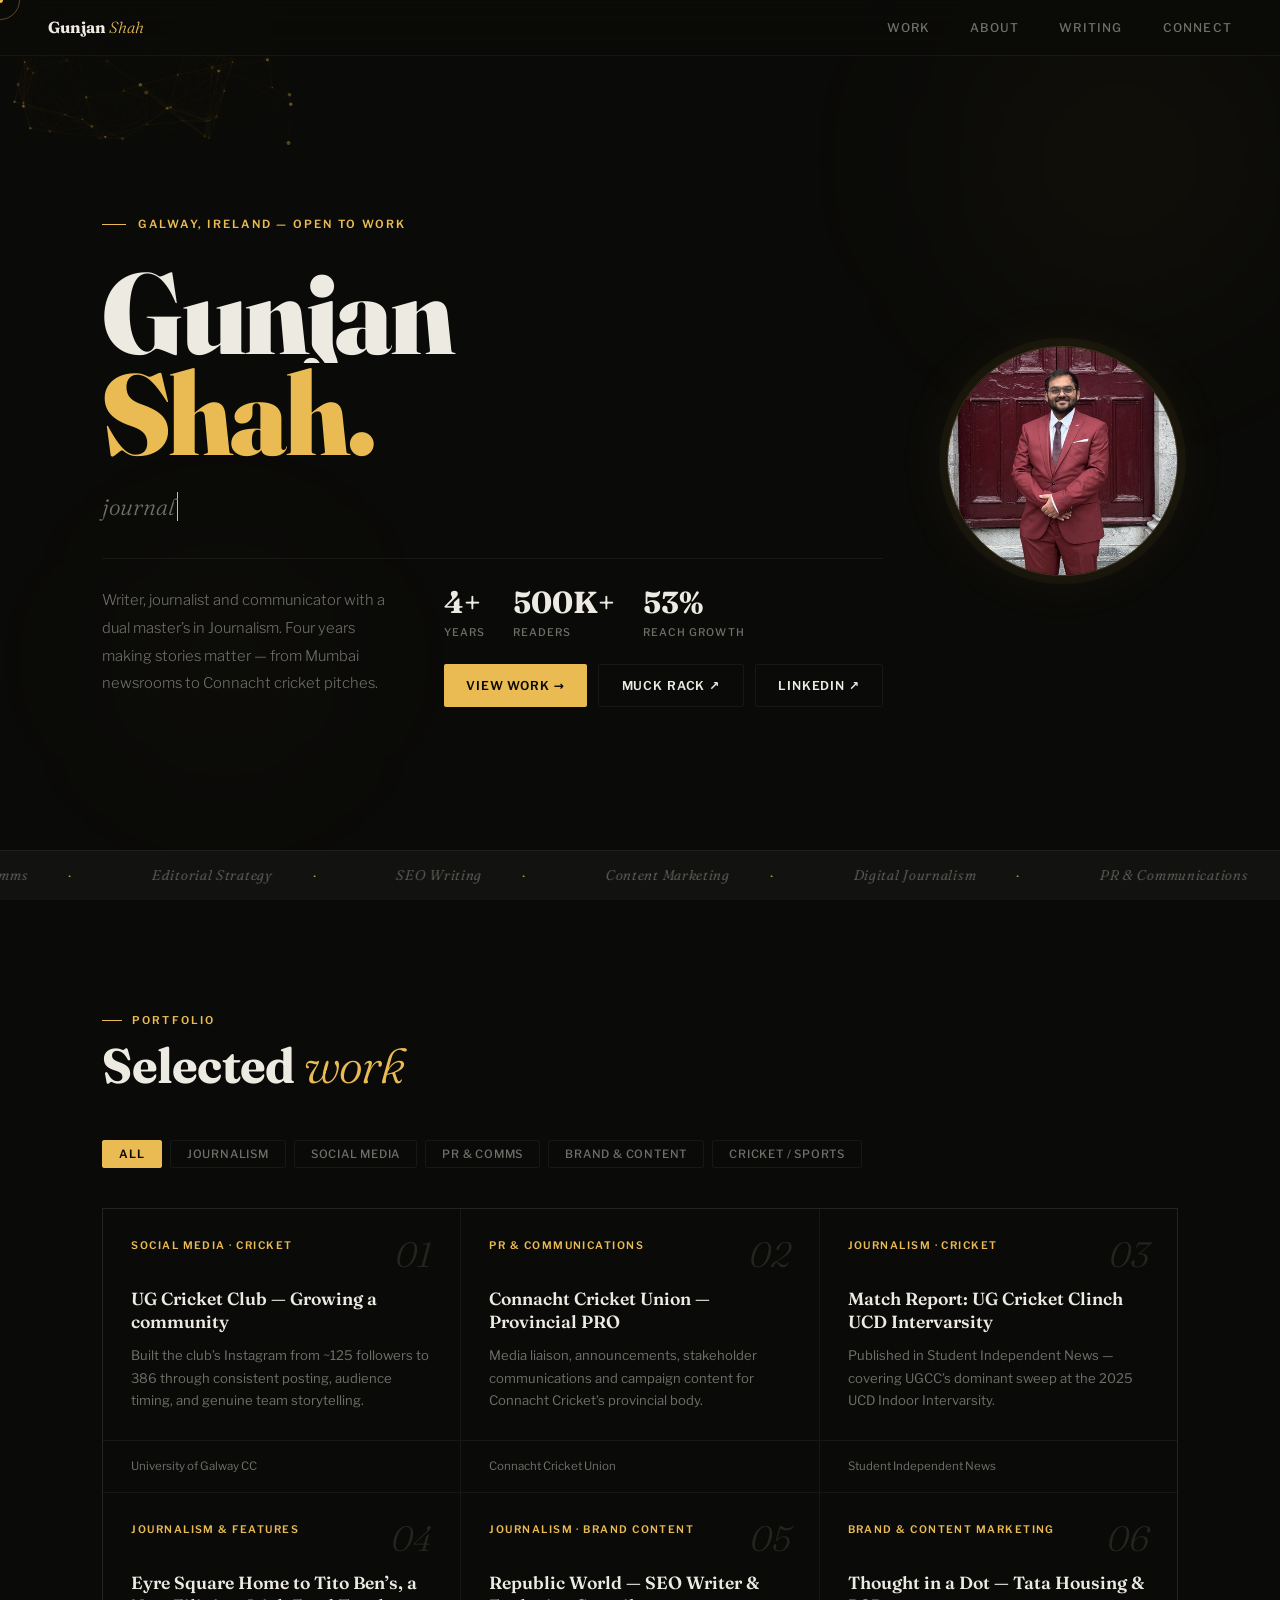
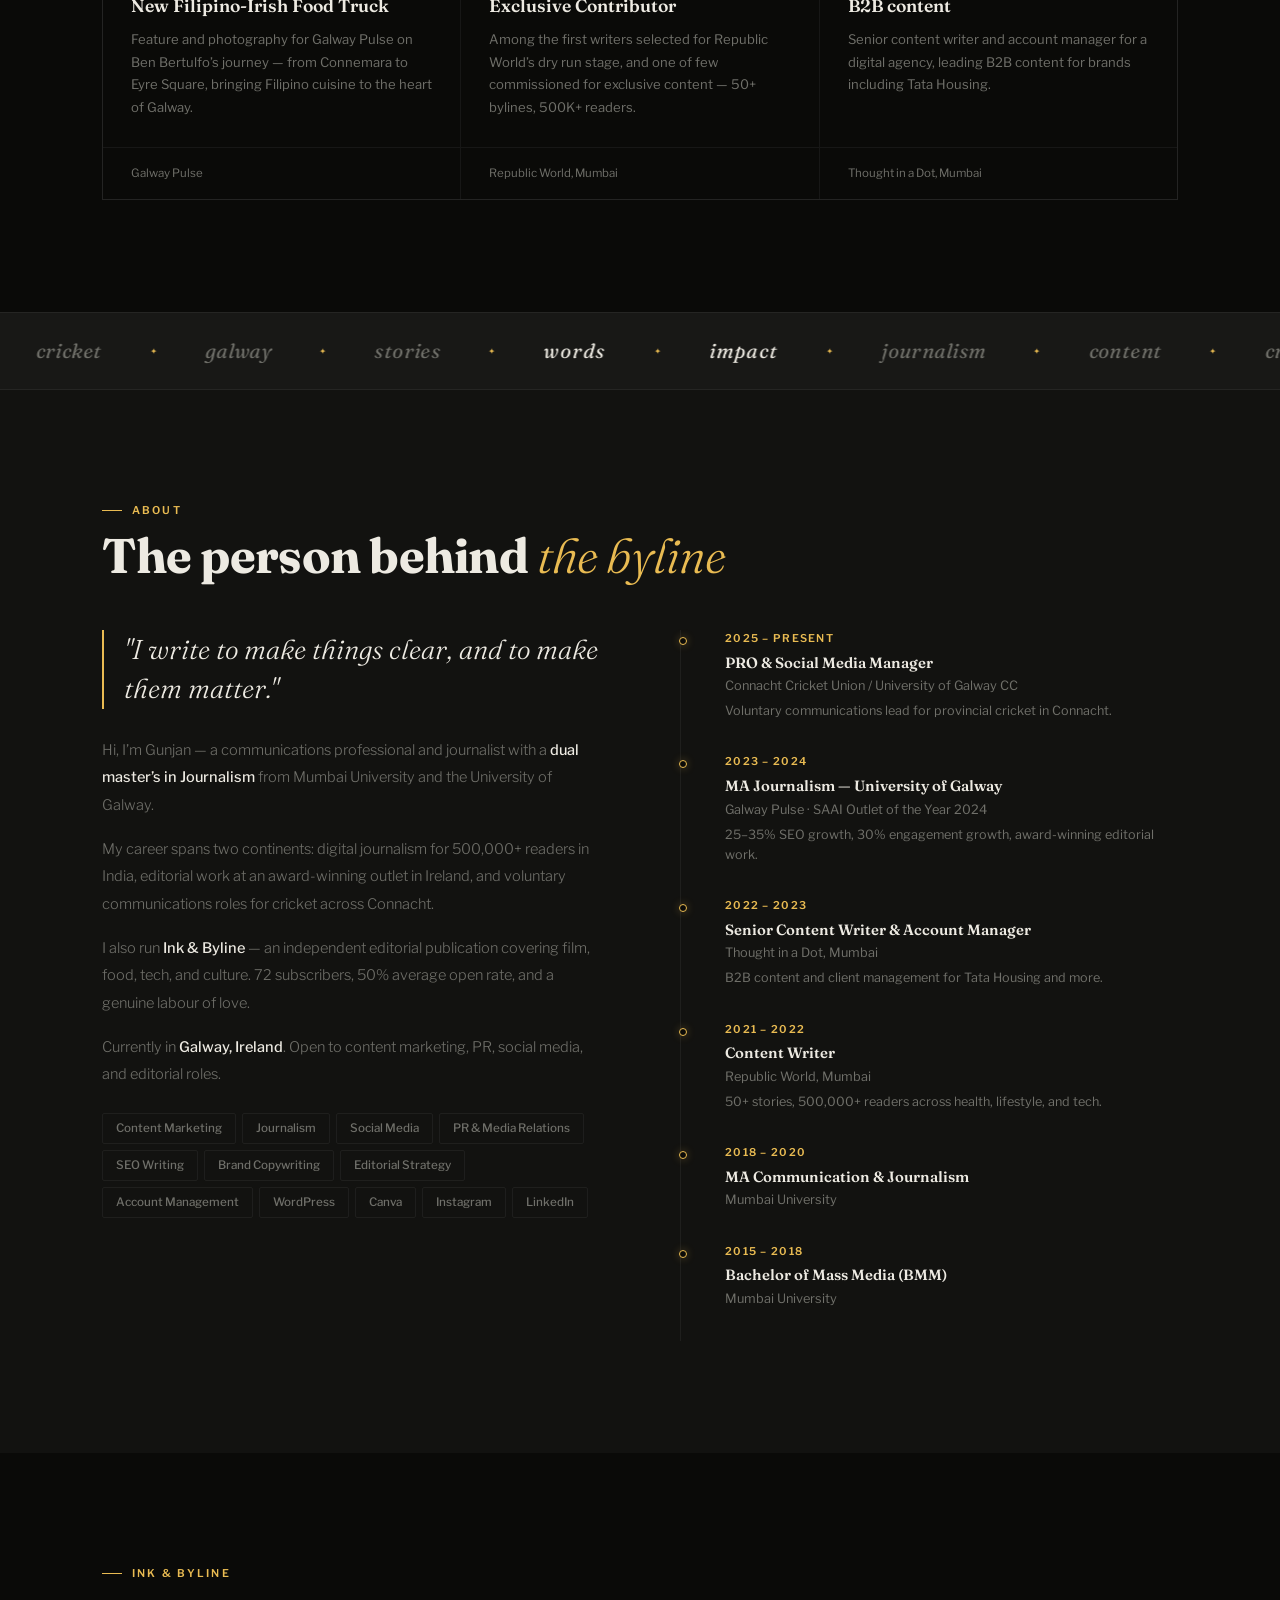
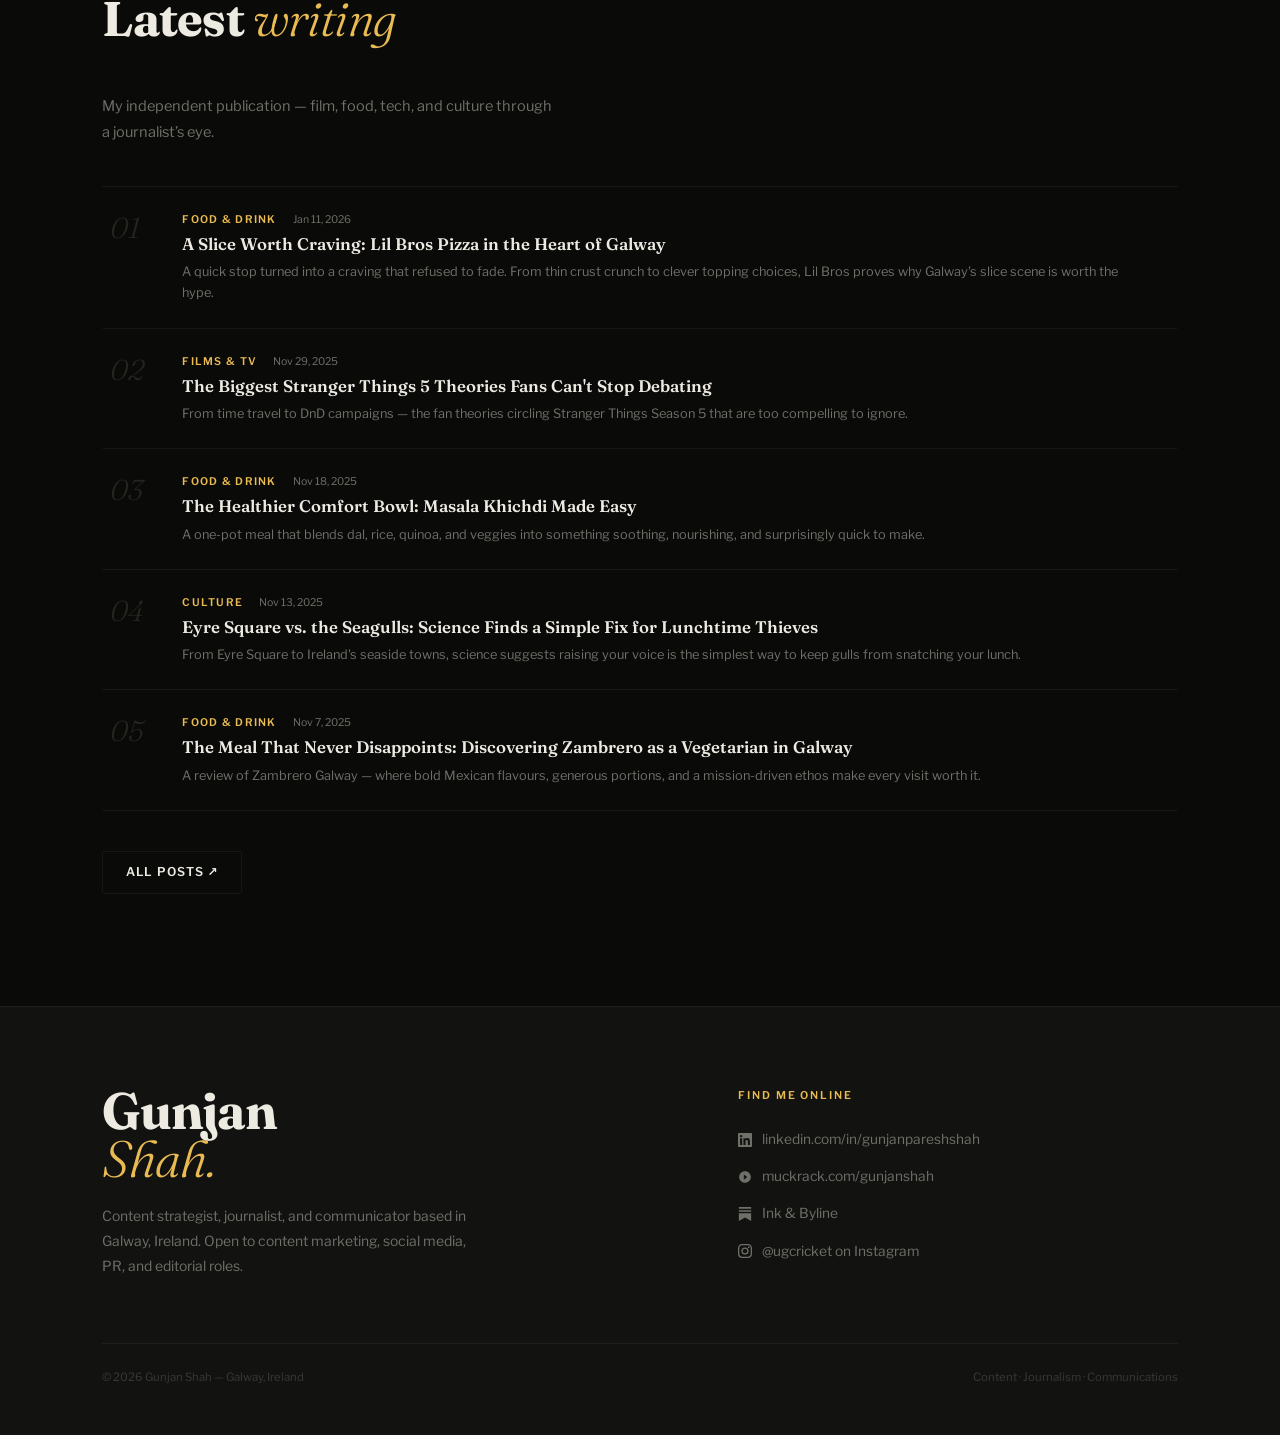
==== commit c64e25bd: "Add files via upload" ====
--- a/gunjan_shah_portfolio_final.html
+++ b/gunjan_shah_portfolio_final.html
@@ -186,11 +186,11 @@
 .tl-desc{font-size:.79rem;color:var(--mid);line-height:1.6;}
 
 /* STATEMENT BAND */
-.statement-wrap{overflow:hidden;padding:3.5rem 0;background:var(--s2);border-top:1px solid var(--rule);border-bottom:1px solid var(--rule);}
-.statement-track{display:flex;white-space:nowrap;will-change:transform;}
-.statement-item{font-family:var(--serif);font-weight:900;font-style:italic;font-size:clamp(3rem,6vw,5.5rem);line-height:1;padding:0 2rem;color:var(--faint);display:inline-block;transition:color .3s;letter-spacing:-.02em;}
-.statement-item.lit{color:var(--white);}
-.statement-item.gd{color:var(--gold)!important;}
+.statement-wrap{overflow:hidden;padding:1.75rem 0;background:var(--s2);border-top:1px solid var(--rule);border-bottom:1px solid var(--rule);}
+.statement-track{display:flex;white-space:nowrap;will-change:transform;align-items:center;}
+.statement-item{font-family:var(--serif);font-weight:400;font-style:italic;font-size:clamp(1rem,1.6vw,1.4rem);line-height:1;padding:0 1.5rem;color:var(--mid);display:inline-block;transition:color .35s,letter-spacing .35s;letter-spacing:.02em;}
+.statement-item.lit{color:var(--white);letter-spacing:.06em;}
+.statement-item.gd{color:var(--gold)!important;font-size:.5rem;vertical-align:middle;font-style:normal;}
 
 /* FEED */
 .feed-list{display:flex;flex-direction:column;border-top:1px solid var(--rule);}
@@ -321,11 +321,11 @@
       <div class="card-inner"><div class="card-hd"><div class="card-cat">Journalism &amp; Features</div><div class="card-idx">04</div></div><div class="card-title">Eyre Square Home to Tito Ben&rsquo;s, a New Filipino-Irish Food Truck</div><div class="card-desc">Feature and photography for Galway Pulse on Ben Bertulfo&rsquo;s journey — from Connemara to Eyre Square, bringing Filipino cuisine to the heart of Galway.</div></div>
       <div class="card-foot"><span>Galway Pulse</span><span class="card-cta">Open &#8594;</span></div>
     </div></div>
-    <div class="cw" data-cat="journalism brand"><div class="work-card" data-title="Republic World — Digital Journalism at Scale" data-org="Republic World · Mumbai, India" data-tag="Journalism · Brand Content" data-brief="Joined Republic World as an SEO content writer covering health, lifestyle, beauty, skincare, entertainment, technology, and science for one of India's largest national news platforms." data-what="Was among the first writers selected for the dry run stage — one of few to get an article live on the website during initial testing. Also among a select group commissioned to write exclusive articles for the brand. Produced 50+ SEO-optimised pieces calibrated to trending searches and editorial priorities under tight deadlines." data-result="Reached 500,000+ readers across published work, with exclusive bylines that went beyond standard content output to represent the brand's editorial voice." data-stats='[["500K+","Readers reached"],["50+","Stories published"],["Exclusive","Byline status"]]' data-link="https://muckrack.com/gunjanshah">
+    <div class="cw" data-cat="journalism brand"><div class="work-card" data-title="Republic World — Digital Journalism at Scale" data-org="Republic World · Mumbai, India" data-tag="Journalism · Brand Content" data-brief="Joined Republic World as an SEO content writer covering health, lifestyle, beauty, skincare, entertainment, technology, and science for one of India's largest national news platforms." data-what="Was among the first writers selected for the dry run stage — one of few to get an article live on the website during initial testing. Also among a select group commissioned to write exclusive articles for the brand. Produced 50+ SEO-optimised pieces calibrated to trending searches and editorial priorities under tight deadlines." data-result="Reached 500,000+ readers across published work, with exclusive bylines that went beyond standard content output to represent the brand's editorial voice." data-stats='[["500K+","Readers reached"],["50+","Stories published"],["Exclusive","Byline status"]]' data-link="republic-world.html">
       <div class="card-inner"><div class="card-hd"><div class="card-cat">Journalism · Brand Content</div><div class="card-idx">05</div></div><div class="card-title">Republic World — SEO Writer &amp; Exclusive Contributor</div><div class="card-desc">Among the first writers selected for Republic World&rsquo;s dry run stage, and one of few commissioned for exclusive content — 50+ bylines, 500K+ readers.</div></div>
       <div class="card-foot"><span>Republic World, Mumbai</span><span class="card-cta">Open &#8594;</span></div>
     </div></div>
-    <div class="cw" data-cat="brand"><div class="work-card" data-title="Thought in a Dot — B2B Content & Account Management" data-org="Thought in a Dot · Mumbai, India" data-tag="Brand & Content Marketing" data-brief="Senior content writer and account manager at a Mumbai-based digital agency, handling B2B accounts including Tata Housing." data-what="Led content strategy and copywriting for real estate and corporate accounts. Managed client relationships and oversaw quality and timeliness of deliverables." data-result="Sustained content delivery including Tata Housing — account management, brand voice, and editorial QA." data-stats='[["Tata Housing","Key account"],["B2B","Sector focus"],["Mumbai","Location"]]' data-link="https://muckrack.com/gunjanshah">
+    <div class="cw" data-cat="brand"><div class="work-card" data-title="Thought in a Dot — B2B Content & Account Management" data-org="Thought in a Dot · Mumbai, India" data-tag="Brand & Content Marketing" data-brief="Senior content writer and account manager at Thought in a Dot, a Mumbai-based digital agency, handling B2B accounts including Tata Housing — India's largest real estate developer — from February to November 2022." data-what="Managed Tata Housing's social media presence across platforms, writing and scheduling content that aligned with the brand's positioning in the Indian real estate market. Handled the full content lifecycle: brief, copy, approval, and publishing. Also led copywriting and account management for other B2B clients at the agency, overseeing quality and timeliness of deliverables across accounts." data-result="Nine months of sustained social media and content output for one of India's most recognised real estate brands, building cross-functional skills in brand voice, client management, and B2B editorial strategy." data-stats='[["Tata Housing","Key account"],["Feb–Nov 2022","Tenure"],["Social Media + Copy","Scope"]]' data-link="">
       <div class="card-inner"><div class="card-hd"><div class="card-cat">Brand &amp; Content Marketing</div><div class="card-idx">06</div></div><div class="card-title">Thought in a Dot — Tata Housing &amp; B2B content</div><div class="card-desc">Senior content writer and account manager for a digital agency, leading B2B content for brands including Tata Housing.</div></div>
       <div class="card-foot"><span>Thought in a Dot, Mumbai</span><span class="card-cta">Open &#8594;</span></div>
     </div></div>
